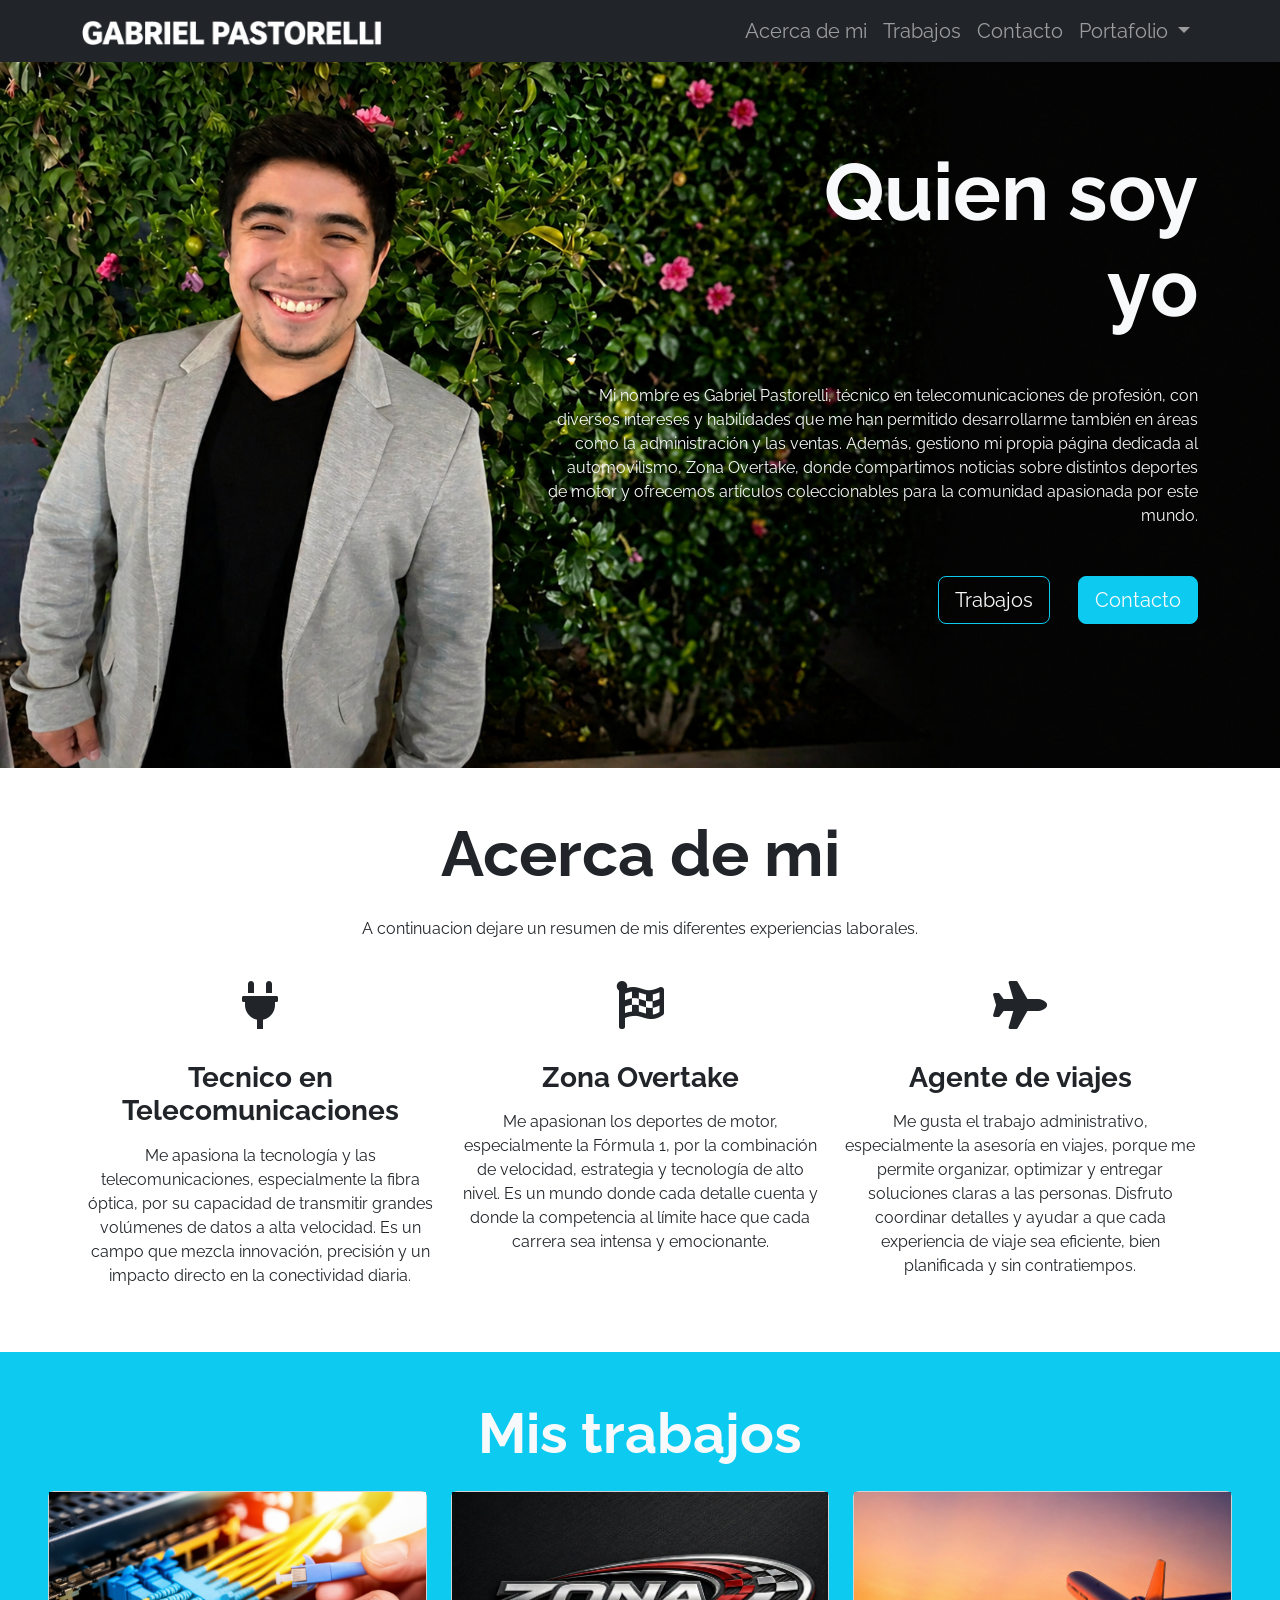
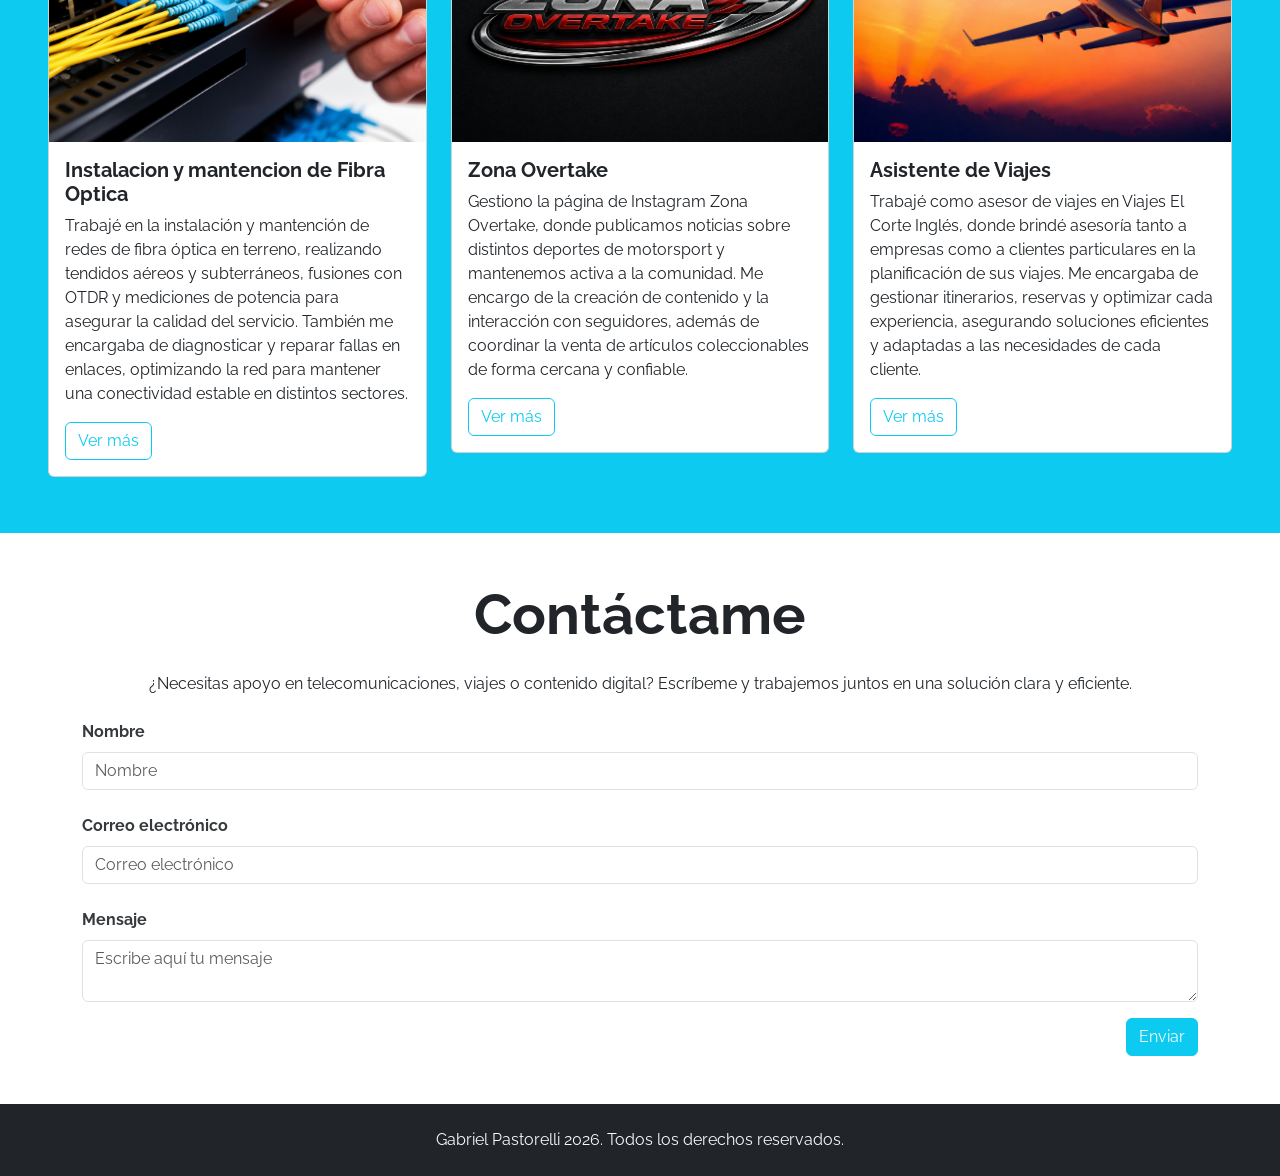
==== index.html @ 1f66ce1e "Primer commit" ====
<!DOCTYPE html>
<html lang="en">

<head>
    <meta charset="UTF-8">
    <meta http-equiv="X-UA-Compatible" content="IE=edge">
    <meta name="viewport" content="width=device-width, initial-scale=1.0">
    <link rel="preconnect" href="https://fonts.googleapis.com">
    <link rel="preconnect" href="https://fonts.gstatic.com" crossorigin>
    <link href="https://fonts.googleapis.com/css2?family=Raleway:wght@400;700&display=swap" rel="stylesheet">
    <link href="https://cdn.jsdelivr.net/npm/bootstrap@5.1.3/dist/css/bootstrap.min.css" rel="stylesheet"
        integrity="sha384-1BmE4kWBq78iYhFldvKuhfTAU6auU8tT94WrHftjDbrCEXSU1oBoqyl2QvZ6jIW3" crossorigin="anonymous">
    <title>Gabriel Pastorelli</title>
    <link rel="stylesheet" href="https://cdnjs.cloudflare.com/ajax/libs/font-awesome/5.9.0/css/all.min.css"
        integrity="sha512-q3eWabyZPc1XTCmF+8/LuE1ozpg5xxn7iO89yfSOd5/oKvyqLngoNGsx8jq92Y8eXJ/IRxQbEC+FGSYxtk2oiw=="
        crossorigin="anonymous" referrerpolicy="no-referrer" />
    <link rel="stylesheet" href="assets/css/estilos.css">
</head>
<body>
    <nav class="navbar navbar-expand-lg navbar-dark bg-dark fixed-top">
        <div class="container">
            <a class="navbar-brand" href="#">
                <img src="assets/img/Logo GP.png" class="img-fluid" width="300px" height="50px">
            </a>
            <button class="navbar-toggler" type="button" data-bs-toggle="collapse"
                aria-controls="navbarSupportedContent" aria-expanded="false" aria-label="Toggle navigation">
                <span class="navbar-toggler-icon"></span>
            </button>
            <div class="collapse navbar-collapse" id="navbarSupportedContent">
                <ul class="navbar-nav ms-auto mb-2 mb-lg-0 fs-5">
                    <li class="nav-item">
                        <a class="nav-link" href="#">Acerca de mi</a>
                    </li>
                    <li class="nav-item">
                        <a class="nav-link" href="#">Trabajos</a>
                    </li>
                    <li class="nav-item">
                        <a class="nav-link" href="#">Contacto</a>
                    </li>

                    <li class="nav-item dropdown">
                        <a class="nav-link dropdown-toggle" data-bs-toggle="dropdown">
                         Portafolio
                         </a>
                        <ul class="dropdown-menu">
                     <li><a class="dropdown-item" href="./pages/CV Basico.html" target="_blank">CV Basico</a></li>
                     <li><a class="dropdown-item" href="./pages/Flexbox.html" target="_blank">Flexbox</a></li>
                     <li><a class="dropdown-item" href="./pages/Landing Page.html" target="_blank">Zona Overtake Page</a></li>
                     <li><a class="dropdown-item" href="./pages/Bootstrap.html" target="_blank">bootstrap</a></li>
                        </ul>
                    </li>

                </ul>

            </div>
        </div>
    </nav>

    <header id="Hero-Section" class="text-light text-end py-5 mt-5">
        <div class="container">
            <div class="ms-auto col-12 col-md-7 ">
                <h1 class="display-1 fw-bold my-5">
                    Quien soy <br> yo
                </h1>
                <p class="my-5">
                    Mi nombre es Gabriel Pastorelli, técnico en telecomunicaciones de profesión, con diversos intereses y habilidades que me han permitido desarrollarme también en áreas como la administración y las ventas. Además, gestiono mi propia página dedicada al automovilismo, Zona Overtake, donde compartimos noticias sobre distintos deportes de motor y ofrecemos artículos coleccionables para la comunidad apasionada por este mundo.
                </p>
                <div class="mb-5 pb-5">
                    <button class="btn btn-lg btn-outline-info text-light me-4">Trabajos</button>
                    <button class="btn btn-lg btn-info text-light">Contacto</button>
                </div>
            </div>
        </div>
    </header>


    <section id="Acerca-de-mi" class="container text-center my-5">


        <h2 class="display-3 fw-bold my-4">Acerca de mi</h2>

        <p class="my-4">
            A continuacion dejare un resumen de mis diferentes experiencias laborales.
        </p>


        <div class="row">
            <div class="col-12 col-md-4">
                <i class="fas fa-plug fa-3x my-3"></i>
                <h3 class="my-3 fw-bold">Tecnico en Telecomunicaciones</h3>
                <p class="my-3">
                    Me apasiona la tecnología y las telecomunicaciones, especialmente la fibra óptica, por su capacidad de transmitir grandes volúmenes de datos a alta velocidad. Es un campo que mezcla innovación, precisión y un impacto directo en la conectividad diaria.
                </p>
            </div>
            <div class="col-12 col-md-4">
                <i class="fas fa-flag-checkered fa-3x my-3"></i>
                <h3 class="my-3 fw-bold">Zona Overtake

                </h3>
                <p class="my-3">
                    Me apasionan los deportes de motor, especialmente la Fórmula 1, por la combinación de velocidad, estrategia y tecnología de alto nivel. Es un mundo donde cada detalle cuenta y donde la competencia al límite hace que cada carrera sea intensa y emocionante.
                </p>
            </div>
            <div class="col-12 col-md-4">
                <i class="fas fa-plane fa-3x my-3"></i>
                <h3 class="my-3 fw-bold">Agente de viajes</h3>
                <p class="my-3">
                    Me gusta el trabajo administrativo, especialmente la asesoría en viajes, porque me permite organizar, optimizar y entregar soluciones claras a las personas. Disfruto coordinar detalles y ayudar a que cada experiencia de viaje sea eficiente, bien planificada y sin contratiempos.
                </p>
            </div>
        </div>
    </section>


    <section id="Mis-trabajos" class="my-5 p-5 bg-info">

        <h2 class="display-4 fw-bold text-center text-light mb-3">Mis trabajos</h2>

        <div class="row">
            <div class="col-12 col-sm-4 py-2">
                <div class="card">
                    <div class="image-top" style="background-image: url(assets/img/professional.png)"></div>
                    <div class="card-body">
                        <h5 class="card-title fw-bold">Instalacion y mantencion de Fibra Optica</h5>
                        <p class="card-text">
                            Trabajé en la instalación y mantención de redes de fibra óptica en terreno, realizando tendidos aéreos y subterráneos, fusiones con OTDR y mediciones de potencia para asegurar la calidad del servicio. También me encargaba de diagnosticar y reparar fallas en enlaces, optimizando la red para mantener una conectividad estable en distintos sectores.
                        </p>
                        <button type="button" class="btn btn-outline-info">
                            Ver más
                        </button>
                    </div>
                </div>
            </div>
            <div class="col-12 col-sm-4 py-2">
                <div class="card">
                    <div class="image-top" style="background-image: url(assets/img/ZO.png)"></div>
                    <div class="card-body">
                        <h5 class="card-title fw-bold">Zona Overtake</h5>
                        <p class="card-text">
                            Gestiono la página de Instagram Zona Overtake, donde publicamos noticias sobre distintos deportes de motorsport y mantenemos activa a la comunidad. Me encargo de la creación de contenido y la interacción con seguidores, además de coordinar la venta de artículos coleccionables de forma cercana y confiable.
                        </p>
                        <button type="button" class="btn btn-outline-info">
                            Ver más
                        </button>
                    </div>
                </div>
            </div>
            <div class="col-12 col-sm-4 py-2">
                <div class="card">
                    <div class="image-top" style="background-image: url(assets/img/Avion.png)"></div>
                    <div class="card-body">
                        <h5 class="card-title fw-bold">Asistente de Viajes</h5>
                        <p class="card-text">
                            Trabajé como asesor de viajes en Viajes El Corte Inglés, donde brindé asesoría tanto a empresas como a clientes particulares en la planificación de sus viajes. Me encargaba de gestionar itinerarios, reservas y optimizar cada experiencia, asegurando soluciones eficientes y adaptadas a las necesidades de cada cliente.
                        </p>
                        <button type="button" class="btn btn-outline-info">
                            Ver más
                        </button>
                    </div>
                </div>
            </div>
        </div>

    </section>



    <section id="Contacto" class="container my-5">

        <h2 class="display-4 fw-bold text-center my-4">Contáctame</h2>

        <p class="text-center my-4 d-none d-md-block">¿Necesitas apoyo en telecomunicaciones, viajes o contenido digital? Escríbeme y trabajemos juntos en una solución clara y eficiente.
            </p>

        <form>


            <div class="form-group mb-4">
                <label class="mb-2">Nombre</label>
                <input class="form-control" placeholder="Nombre">
            </div>

            <div class="form-group mb-4">
                <label class="mb-2">Correo electrónico</label>
                <input class="form-control" placeholder="Correo electrónico" />
            </div>


            <div class="form-group">
                <label class="mb-2">Mensaje</label>
                <textarea class="form-control" placeholder="Escribe aquí tu mensaje"></textarea>
            </div>

            <div class="my-3 text-end">
                <button class="btn btn-info text-light">Enviar</button>
            </div>



        </form>

    </section>



    <footer class="bg-dark text-center text-light p-4">
        <p class="mb-0">Gabriel Pastorelli 2026. Todos los derechos reservados.</p>
    </footer>


    <script src="https://cdn.jsdelivr.net/npm/bootstrap@5.1.3/dist/js/bootstrap.bundle.min.js"
        integrity="sha384-ka7Sk0Gln4gmtz2MlQnikT1wXgYsOg+OMhuP+IlRH9sENBO0LRn5q+8nbTov4+1p"
        crossorigin="anonymous"></script>
</body>

</html>
---- assets/css/estilos.css ----
body {
  font-family: "Raleway", sans-serif;
}

/* Hero Section */

#Hero-Section {
  background-image: url("../img/iron\ man.png");
  background-repeat: no-repeat;
  background-size: cover;
  background-position: left;
}

/* Mis trabajos */

#Mis-trabajos .image-top {
  height: 250px;
  background-repeat: no-repeat;
  background-size: cover;
  background-position: center;
}

/* Contacto */

#Contacto form label {
  font-weight: 700;
  color: #373a3c;
}

@media (max-width: 768px) {
  #Contacto form label {
    font-weight: 400;
  }

  .navbar-brand{
    width: 100px;
  }

}
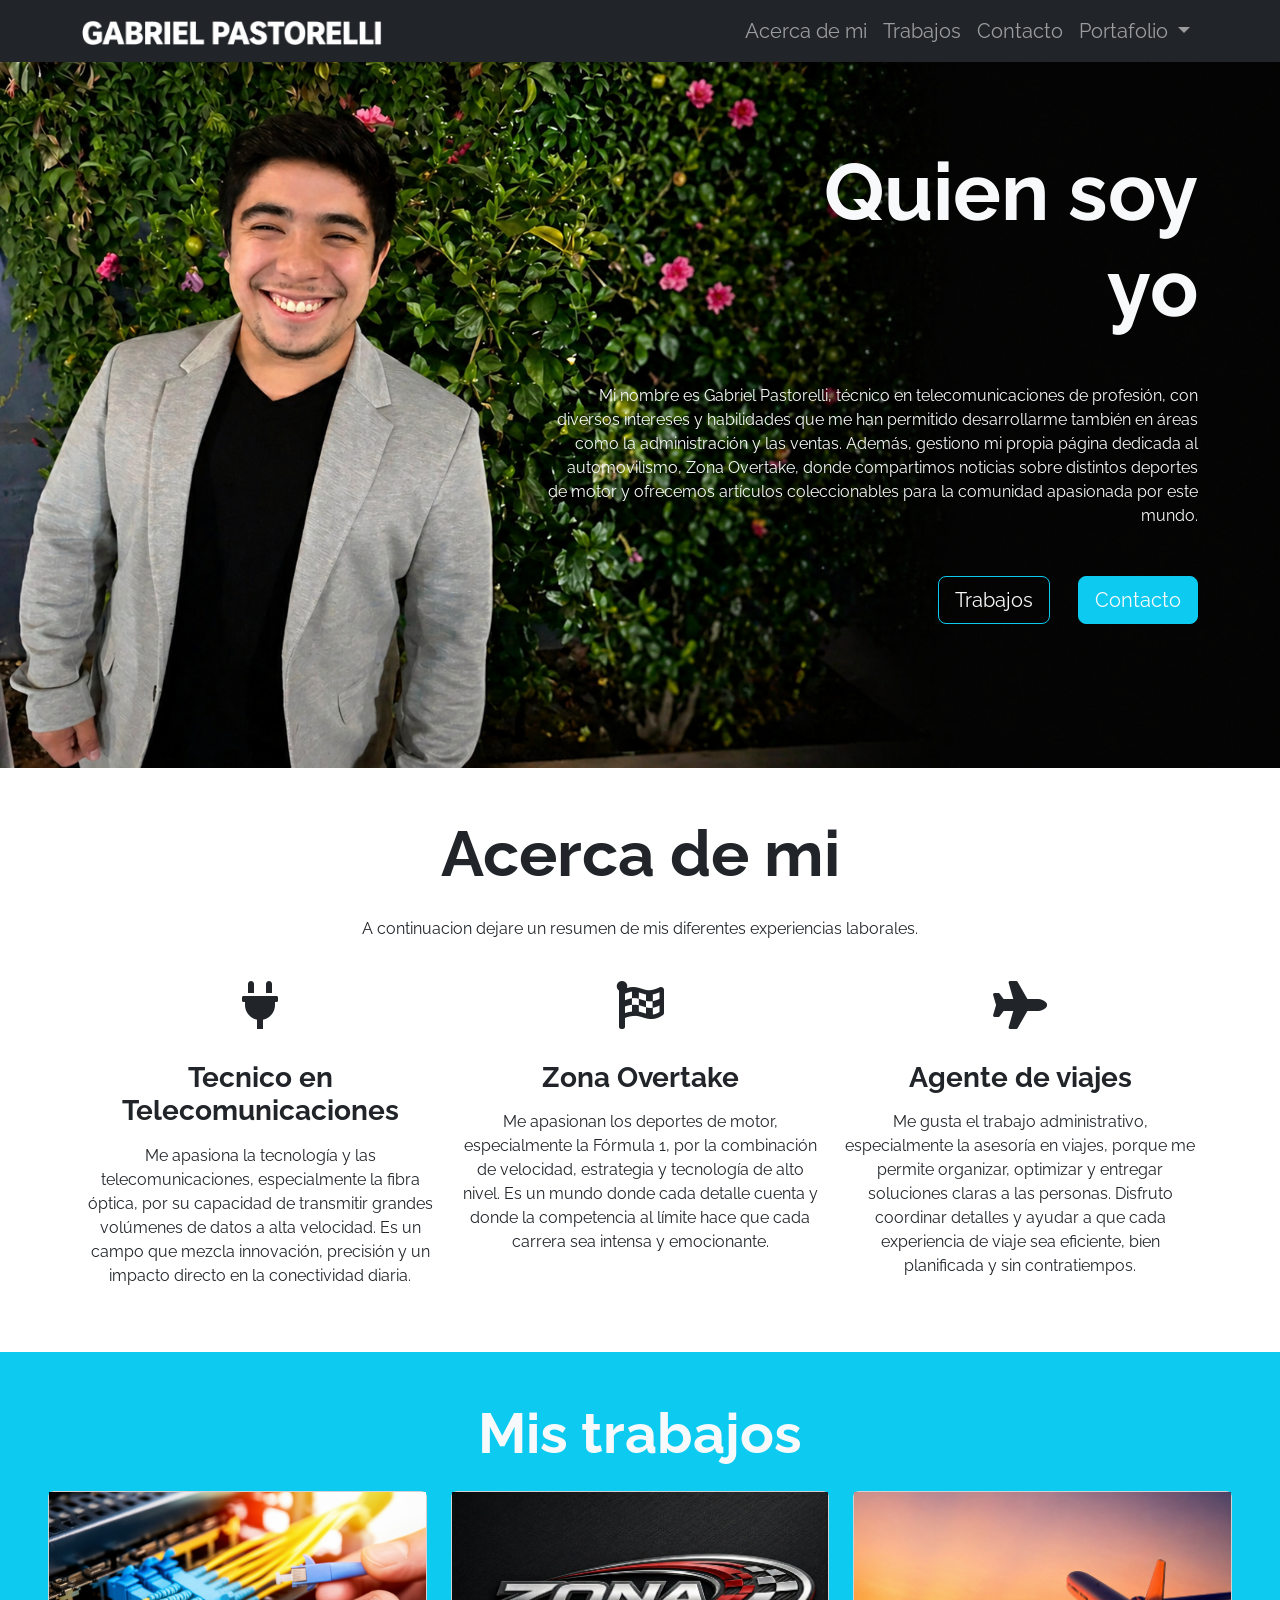
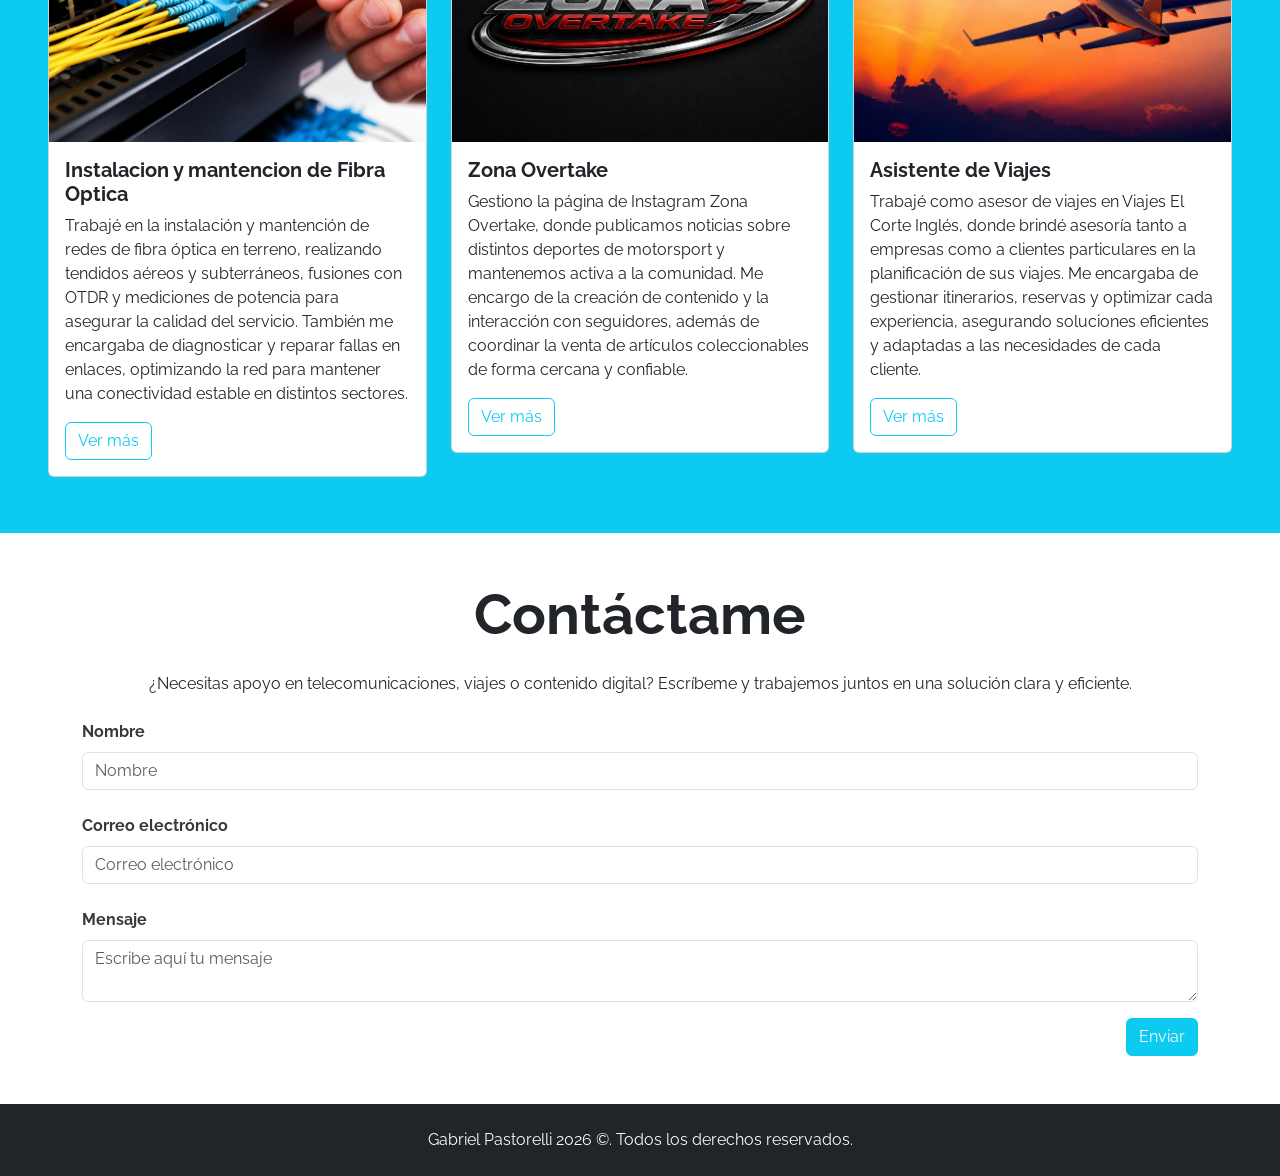
==== commit 9696a4a1: "Add files via upload add changes in index.html" ====
--- a/index.html
+++ b/index.html
@@ -204,7 +204,7 @@
 
 
     <footer class="bg-dark text-center text-light p-4">
-        <p class="mb-0">Gabriel Pastorelli 2026. Todos los derechos reservados.</p>
+        <p class="mb-0">Gabriel Pastorelli 2026 ©. Todos los derechos reservados.</p>
     </footer>
 
 
